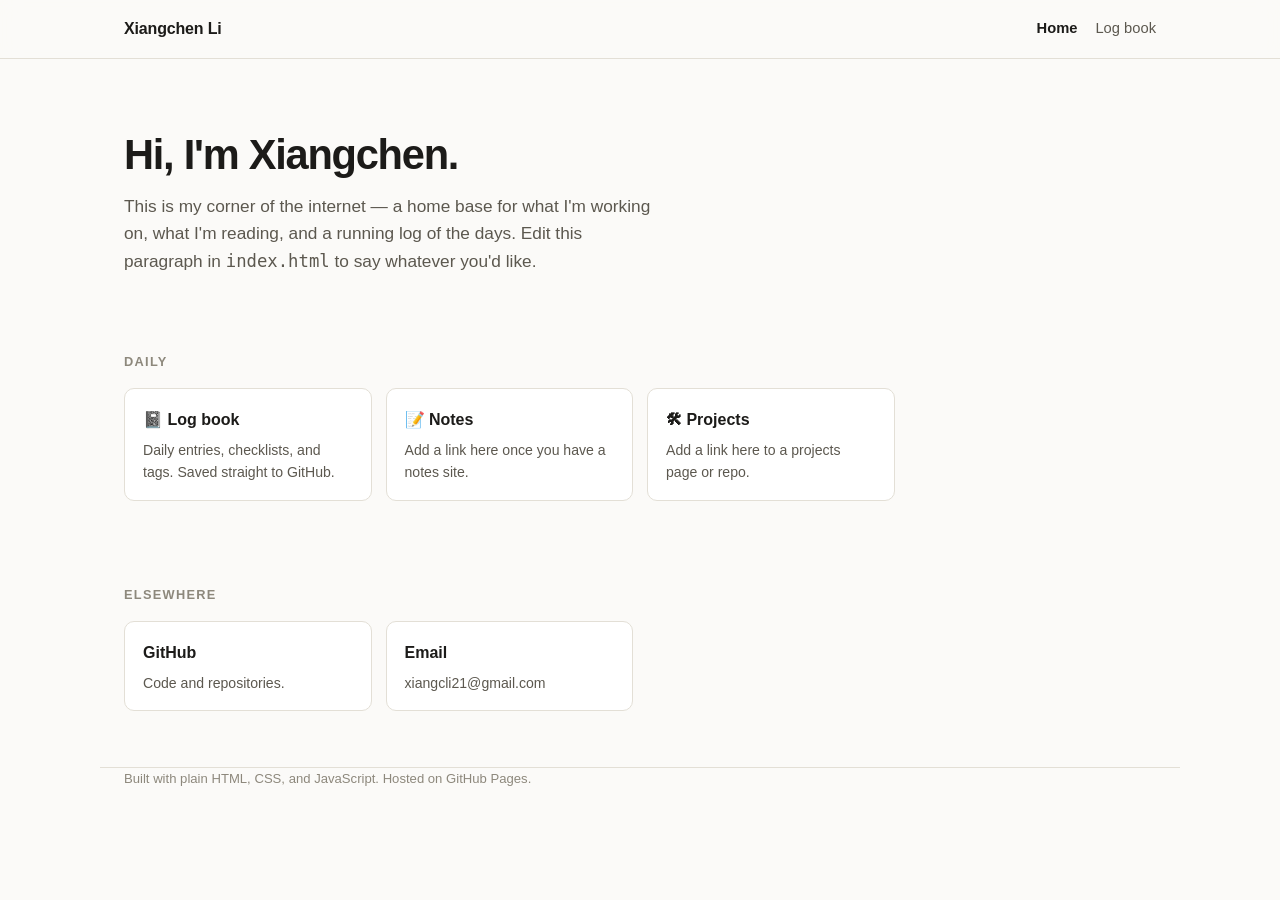
==== index.html @ 69bf082a "personal site + log book" ====
<!DOCTYPE html>
<html lang="en">
<head>
<meta charset="utf-8">
<meta name="viewport" content="width=device-width, initial-scale=1">
<title>Xiangchen Li</title>
<meta name="description" content="Personal site, notes, and log book.">
<link rel="stylesheet" href="assets/style.css">
<link rel="icon" href="data:image/svg+xml,<svg xmlns='http://www.w3.org/2000/svg' viewBox='0 0 100 100'><text y='.9em' font-size='90'>📓</text></svg>">
</head>
<body>

<div class="topbar">
  <div class="wrap">
    <a class="brand" href="index.html">Xiangchen Li</a>
    <nav class="nav">
      <a href="index.html" class="active">Home</a>
      <a href="logbook.html">Log book</a>
    </nav>
  </div>
</div>

<main class="wrap">
  <section class="hero">
    <h1>Hi, I'm Xiangchen.</h1>
    <p>This is my corner of the internet — a home base for what I'm working on,
       what I'm reading, and a running log of the days. Edit this paragraph in
       <code>index.html</code> to say whatever you'd like.</p>
  </section>

  <section class="section">
    <h2>Daily</h2>
    <div class="cards">
      <a class="card" href="logbook.html">
        <h3>📓 Log book</h3>
        <p>Daily entries, checklists, and tags. Saved straight to GitHub.</p>
      </a>
      <a class="card" href="#" onclick="return false;">
        <h3>📝 Notes</h3>
        <p>Add a link here once you have a notes site.</p>
      </a>
      <a class="card" href="#" onclick="return false;">
        <h3>🛠 Projects</h3>
        <p>Add a link here to a projects page or repo.</p>
      </a>
    </div>
  </section>

  <section class="section">
    <h2>Elsewhere</h2>
    <div class="cards">
      <a class="card" href="https://github.com/" target="_blank" rel="noopener">
        <h3>GitHub</h3><p>Code and repositories.</p>
      </a>
      <a class="card" href="mailto:xiangcli21@gmail.com">
        <h3>Email</h3><p>xiangcli21@gmail.com</p>
      </a>
    </div>
  </section>
</main>

<footer class="wrap">
  <span>Built with plain HTML, CSS, and JavaScript. Hosted on GitHub Pages.</span>
</footer>

</body>
</html>
---- assets/style.css ----
:root {
  --bg: #fbfaf8;
  --panel: #ffffff;
  --panel-2: #f4f2ee;
  --ink: #1c1b19;
  --ink-2: #5c584f;
  --ink-3: #8d887c;
  --line: #e3dfd6;
  --accent: #7a5c3e;
  --accent-soft: #efe6da;
  --ok: #3f7d58;
  --warn: #b4632a;
  --radius: 10px;
  --mono: ui-monospace, "SF Mono", Menlo, Consolas, monospace;
  --sans: -apple-system, BlinkMacSystemFont, "Segoe UI", Inter, Helvetica, Arial, sans-serif;
}

@media (prefers-color-scheme: dark) {
  :root {
    --bg: #16151a;
    --panel: #1e1d23;
    --panel-2: #26252c;
    --ink: #ecebe8;
    --ink-2: #b3afa6;
    --ink-3: #817d75;
    --line: #33313a;
    --accent: #cfa878;
    --accent-soft: #2e2a26;
    --ok: #7bc39a;
    --warn: #e0a06a;
  }
}

* { box-sizing: border-box; }

html, body {
  margin: 0;
  padding: 0;
  background: var(--bg);
  color: var(--ink);
  font-family: var(--sans);
  font-size: 16px;
  line-height: 1.6;
  -webkit-font-smoothing: antialiased;
}

a { color: var(--accent); text-decoration: none; }
a:hover { text-decoration: underline; }

.wrap { max-width: 1080px; margin: 0 auto; padding: 0 24px; }
.narrow { max-width: 760px; }

/* ---------- top bar ---------- */
.topbar {
  position: sticky; top: 0; z-index: 50;
  background: color-mix(in srgb, var(--bg) 88%, transparent);
  backdrop-filter: blur(10px);
  border-bottom: 1px solid var(--line);
}
.topbar .wrap {
  display: flex; align-items: center; gap: 20px;
  height: 58px;
}
.brand { font-weight: 650; letter-spacing: -0.01em; color: var(--ink); }
.brand:hover { text-decoration: none; }
.nav { display: flex; gap: 18px; margin-left: auto; align-items: center; }
.nav a { color: var(--ink-2); font-size: 0.92rem; }
.nav a.active { color: var(--ink); font-weight: 600; }

/* ---------- buttons + inputs ---------- */
button, .btn {
  font: inherit;
  font-size: 0.9rem;
  border: 1px solid var(--line);
  background: var(--panel);
  color: var(--ink);
  border-radius: 8px;
  padding: 7px 13px;
  cursor: pointer;
  transition: background .12s, border-color .12s, opacity .12s;
}
button:hover, .btn:hover { background: var(--panel-2); text-decoration: none; }
button:disabled { opacity: .45; cursor: not-allowed; }
button.primary {
  background: var(--accent); border-color: var(--accent);
  color: #fff; font-weight: 550;
}
@media (prefers-color-scheme: dark) { button.primary { color: #1a1713; } }
button.primary:hover { filter: brightness(1.06); background: var(--accent); }
button.ghost { border-color: transparent; background: transparent; color: var(--ink-3); padding: 4px 8px; }
button.ghost:hover { background: var(--panel-2); color: var(--ink); }
button.danger:hover { color: #c0392b; border-color: #c0392b; }

input[type="text"], input[type="date"], input[type="password"], textarea, select {
  font: inherit;
  width: 100%;
  background: var(--panel);
  color: var(--ink);
  border: 1px solid var(--line);
  border-radius: 8px;
  padding: 8px 11px;
}
input:focus, textarea:focus, select:focus {
  outline: none; border-color: var(--accent);
  box-shadow: 0 0 0 3px color-mix(in srgb, var(--accent) 18%, transparent);
}
textarea { resize: vertical; line-height: 1.65; }
label.field { display: block; margin-bottom: 12px; }
label.field > span {
  display: block; font-size: .76rem; text-transform: uppercase;
  letter-spacing: .06em; color: var(--ink-3); margin-bottom: 5px;
}

/* ---------- home page ---------- */
.hero { padding: 72px 0 48px; }
.hero h1 { font-size: 2.6rem; line-height: 1.15; letter-spacing: -0.03em; margin: 0 0 14px; }
.hero p { font-size: 1.08rem; color: var(--ink-2); max-width: 56ch; margin: 0; }
.section { padding: 28px 0 56px; }
.section h2 {
  font-size: .8rem; text-transform: uppercase; letter-spacing: .1em;
  color: var(--ink-3); margin: 0 0 16px; font-weight: 600;
}
.cards { display: grid; grid-template-columns: repeat(auto-fill, minmax(240px, 1fr)); gap: 14px; }
.card {
  display: block; border: 1px solid var(--line); border-radius: var(--radius);
  background: var(--panel); padding: 18px 18px 16px; color: var(--ink);
  transition: border-color .14s, transform .14s;
}
.card:hover { border-color: var(--accent); text-decoration: none; transform: translateY(-1px); }
.card h3 { margin: 0 0 6px; font-size: 1rem; }
.card p { margin: 0; font-size: .88rem; color: var(--ink-2); }

/* ---------- logbook layout ---------- */
.lb { display: grid; grid-template-columns: 320px 1fr; gap: 24px; padding: 24px 0 80px; align-items: start; }
@media (max-width: 860px) { .lb { grid-template-columns: 1fr; } }

.panel {
  background: var(--panel); border: 1px solid var(--line);
  border-radius: var(--radius); padding: 16px;
}
.sidebar { position: sticky; top: 82px; }
@media (max-width: 860px) { .sidebar { position: static; } }

.toolbar { display: flex; gap: 8px; align-items: center; flex-wrap: wrap; margin-bottom: 14px; }
.toolbar .spacer { flex: 1; }

.taglist { display: flex; flex-wrap: wrap; gap: 6px; margin-top: 10px; }
.tag {
  font-size: .76rem; padding: 3px 9px; border-radius: 999px;
  background: var(--accent-soft); color: var(--accent);
  border: 1px solid transparent; cursor: pointer;
}
.tag.active { border-color: var(--accent); font-weight: 600; }
.tag .x { margin-left: 5px; opacity: .6; }

.entry-list { list-style: none; margin: 12px 0 0; padding: 0; max-height: 60vh; overflow-y: auto; }
.entry-list li {
  padding: 9px 10px; border-radius: 8px; cursor: pointer;
  border: 1px solid transparent;
}
.entry-list li:hover { background: var(--panel-2); }
.entry-list li.active { background: var(--accent-soft); border-color: var(--accent); }
.entry-list .t { font-size: .92rem; font-weight: 550; display: block; }
.entry-list .d { font-size: .76rem; color: var(--ink-3); font-family: var(--mono); }
.entry-list .prog { font-size: .74rem; color: var(--ok); margin-left: 8px; }

/* ---------- entry editor ---------- */
.entry-head { display: flex; gap: 12px; align-items: flex-start; margin-bottom: 4px; }
#entryTitle {
  font-size: 1.5rem; font-weight: 650; letter-spacing: -0.02em;
  border: none; background: transparent; padding: 4px 0;
}
#entryTitle:focus { box-shadow: none; border-bottom: 1px solid var(--accent); border-radius: 0; }
#entryDate { width: 160px; font-family: var(--mono); font-size: .85rem; }

.check-row {
  display: flex; align-items: flex-start; gap: 9px;
  padding: 3px 0; border-radius: 6px;
}
.check-row:hover .row-del { opacity: 1; }
.check-row input[type="checkbox"] {
  margin-top: 7px; width: 16px; height: 16px; accent-color: var(--accent); flex: none; cursor: pointer;
}
.check-row .ct {
  flex: 1; border: none; background: transparent; padding: 4px 2px;
  border-bottom: 1px solid transparent;
}
.check-row .ct:focus { box-shadow: none; border-bottom-color: var(--line); border-radius: 0; }
.check-row.done .ct { text-decoration: line-through; color: var(--ink-3); }
.row-del { opacity: 0; transition: opacity .12s; flex: none; }

.sub { font-size: .78rem; color: var(--ink-3); }
.hr { height: 1px; background: var(--line); border: 0; margin: 18px 0; }

.status {
  font-size: .8rem; font-family: var(--mono); color: var(--ink-3);
  display: inline-flex; align-items: center; gap: 6px;
}
.status.ok { color: var(--ok); }
.status.err { color: var(--warn); }
.dot { width: 7px; height: 7px; border-radius: 50%; background: currentColor; display: inline-block; }

.empty { color: var(--ink-3); text-align: center; padding: 60px 20px; }

/* ---------- modal ---------- */
.modal-bg {
  position: fixed; inset: 0; background: rgba(0,0,0,.42);
  display: none; align-items: center; justify-content: center; z-index: 100; padding: 20px;
}
.modal-bg.open { display: flex; }
.modal { background: var(--panel); border-radius: 12px; padding: 24px; width: 100%; max-width: 460px; border: 1px solid var(--line); }
.modal h3 { margin: 0 0 4px; }
.modal .sub { margin-bottom: 18px; display: block; }

.toast {
  position: fixed; bottom: 22px; left: 50%; transform: translateX(-50%) translateY(20px);
  background: var(--ink); color: var(--bg); padding: 9px 18px; border-radius: 999px;
  font-size: .86rem; opacity: 0; pointer-events: none; transition: all .2s; z-index: 200;
}
.toast.show { opacity: 1; transform: translateX(-50%) translateY(0); }

footer { border-top: 1px solid var(--line); padding: 24px 0; color: var(--ink-3); font-size: .82rem; }
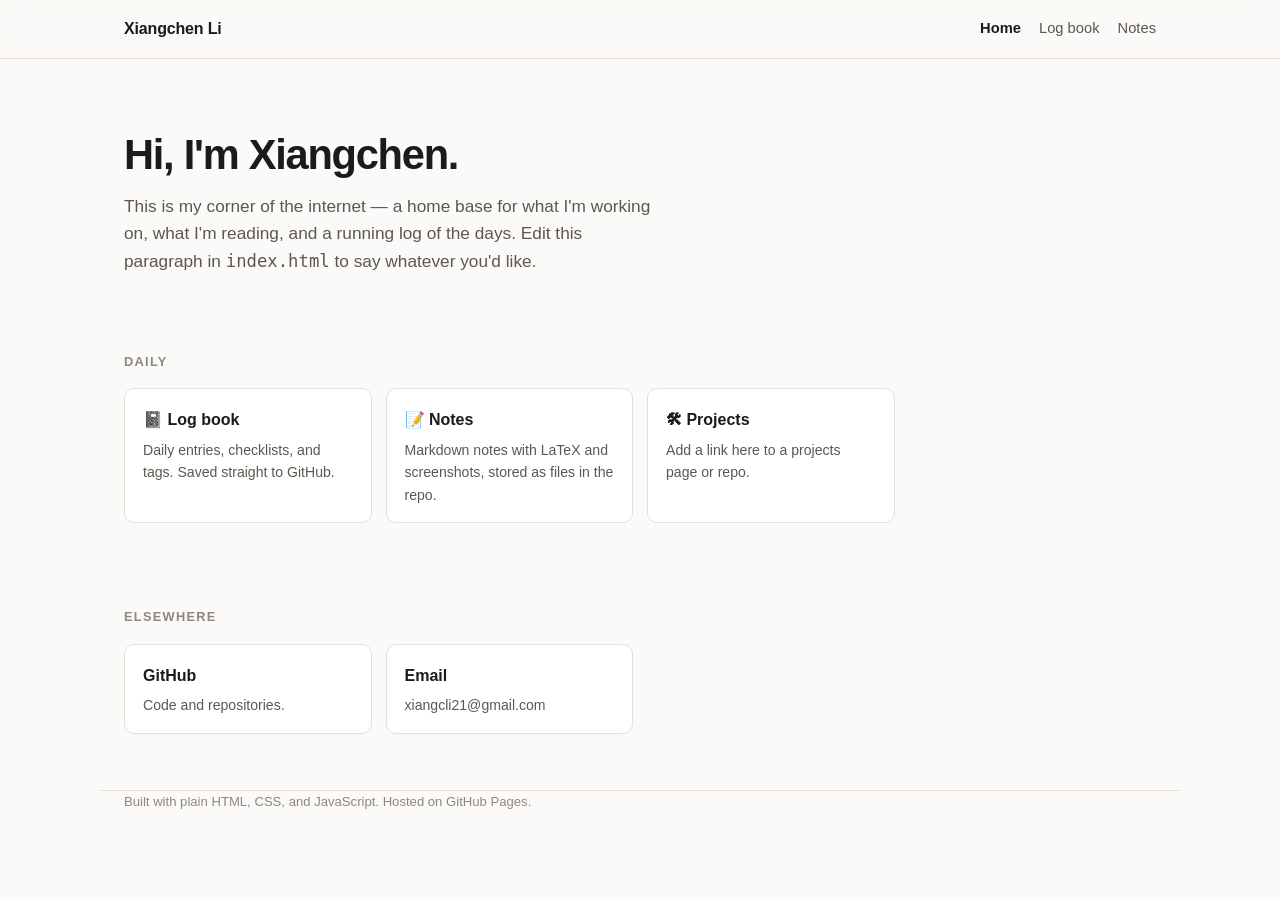
==== commit cd14f443: "Add notes page: one Markdown file per note, LaTeX, image paste Notes live as individual .md files un" ====
--- a/index.html
+++ b/index.html
@@ -16,6 +16,7 @@
     <nav class="nav">
       <a href="index.html" class="active">Home</a>
       <a href="logbook.html">Log book</a>
+      <a href="notes.html">Notes</a>
     </nav>
   </div>
 </div>
@@ -35,9 +36,9 @@
         <h3>📓 Log book</h3>
         <p>Daily entries, checklists, and tags. Saved straight to GitHub.</p>
       </a>
-      <a class="card" href="#" onclick="return false;">
+      <a class="card" href="notes.html">
         <h3>📝 Notes</h3>
-        <p>Add a link here once you have a notes site.</p>
+        <p>Markdown notes with LaTeX and screenshots, stored as files in the repo.</p>
       </a>
       <a class="card" href="#" onclick="return false;">
         <h3>🛠 Projects</h3>
--- a/assets/style.css
+++ b/assets/style.css
@@ -164,6 +164,56 @@
 .entry-list .d { font-size: .76rem; color: var(--ink-3); font-family: var(--mono); }
 .entry-list .prog { font-size: .74rem; color: var(--ok); margin-left: 8px; }
 
+/* ---------- pinned to-do ---------- */
+.pinned-list { list-style: none; margin: 12px 0 0; padding: 0; }
+.pinned-list li {
+  display: flex; align-items: center; gap: 8px;
+  padding: 9px 10px; border-radius: 8px; cursor: pointer;
+  border: 1px solid var(--line); background: var(--panel-2);
+}
+.pinned-list li:hover { border-color: var(--accent); }
+.pinned-list li.active { background: var(--accent-soft); border-color: var(--accent); }
+.pinned-list .t { font-size: .92rem; font-weight: 600; flex: 1; }
+.pinned-list .n {
+  font-size: .74rem; font-family: var(--mono); color: var(--ink-3);
+  background: var(--panel); border: 1px solid var(--line);
+  border-radius: 999px; padding: 1px 8px;
+}
+
+.todo-list { margin-top: 6px; }
+.todo-row {
+  display: flex; align-items: flex-start; gap: 10px;
+  padding: 9px 10px; border-radius: 8px;
+  border: 1px solid transparent; background: var(--panel);
+}
+.todo-row:hover { background: var(--panel-2); }
+.todo-row.dragging {
+  background: var(--panel-2); border-color: var(--accent);
+  box-shadow: 0 6px 18px rgba(0,0,0,.14); opacity: .96;
+}
+.todo-row.lifted { border-style: dashed; }
+.todo-handle {
+  flex: none; cursor: grab; touch-action: none; user-select: none;
+  color: var(--ink-3); font-size: 1rem; line-height: 1.5;
+  padding: 0 2px; border-radius: 5px; background: none; border: 0;
+}
+.todo-handle:hover, .todo-handle:focus-visible { color: var(--ink); background: var(--panel-2); }
+.todo-handle:active { cursor: grabbing; }
+.todo-row input[type="checkbox"] {
+  margin-top: 5px; width: 16px; height: 16px; accent-color: var(--accent); flex: none; cursor: pointer;
+}
+.todo-main { flex: 1; min-width: 0; }
+.todo-text { display: block; }
+.todo-src {
+  display: inline-block; margin-top: 1px;
+  font-size: .74rem; color: var(--ink-3); cursor: pointer;
+}
+.todo-src:hover { color: var(--accent); text-decoration: underline; }
+.todo-rank {
+  flex: none; font-family: var(--mono); font-size: .74rem;
+  color: var(--ink-3); width: 1.6em; text-align: right; margin-top: 3px;
+}
+
 /* ---------- entry editor ---------- */
 .entry-head { display: flex; gap: 12px; align-items: flex-start; margin-bottom: 4px; }
 #entryTitle {
@@ -189,6 +239,61 @@
 .check-row.done .ct { text-decoration: line-through; color: var(--ink-3); }
 .row-del { opacity: 0; transition: opacity .12s; flex: none; }
 
+/* ---------- rendered markdown ---------- */
+.md {
+  padding: 10px 2px 4px;
+  cursor: text;
+  min-height: 120px;
+}
+.md.placeholder { color: var(--ink-3); }
+.md > *:first-child { margin-top: 0; }
+.md > *:last-child { margin-bottom: 0; }
+.md h1, .md h2, .md h3 { line-height: 1.3; letter-spacing: -0.01em; margin: 1.2em 0 .5em; }
+.md h1 { font-size: 1.35rem; }
+.md h2 { font-size: 1.15rem; }
+.md h3 { font-size: 1rem; color: var(--ink-2); }
+.md p { margin: 0 0 .85em; }
+.md ul, .md ol { margin: 0 0 .85em; padding-left: 1.35em; }
+.md li { margin: .2em 0; }
+.md li::marker { color: var(--ink-3); }
+.md blockquote {
+  margin: 0 0 .85em; padding: 2px 0 2px 14px;
+  border-left: 3px solid var(--line); color: var(--ink-2);
+}
+.md code {
+  font-family: var(--mono); font-size: .87em;
+  background: var(--panel-2); padding: 1px 5px; border-radius: 4px;
+}
+.md pre {
+  background: var(--panel-2); border: 1px solid var(--line);
+  padding: 12px 14px; border-radius: 8px; overflow-x: auto; margin: 0 0 .85em;
+}
+.md pre code { background: none; padding: 0; font-size: .85rem; }
+.md hr { border: 0; border-top: 1px solid var(--line); margin: 1.4em 0; }
+.md a { text-decoration: underline; text-underline-offset: 2px; }
+.md del { color: var(--ink-3); }
+.md table { border-collapse: collapse; margin: 0 0 .85em; font-size: .92rem; }
+.md th, .md td { border: 1px solid var(--line); padding: 5px 10px; text-align: left; }
+.md th { background: var(--panel-2); }
+
+/* ---------- maths ---------- */
+.math-block {
+  display: block; text-align: center;
+  margin: 1.1em 0; overflow-x: auto; overflow-y: hidden;
+}
+.math-inline { white-space: nowrap; }
+.math-raw {
+  font-family: var(--mono); font-size: .9em;
+  background: var(--accent-soft); border-radius: 4px; padding: 0 4px;
+}
+.katex { font-size: 1.03em; }
+.katex-display { margin: 0 !important; }
+
+.md img {
+  max-width: 100%; border-radius: 8px;
+  border: 1px solid var(--line); margin: .4em 0;
+}
+
 .sub { font-size: .78rem; color: var(--ink-3); }
 .hr { height: 1px; background: var(--line); border: 0; margin: 18px 0; }
 
